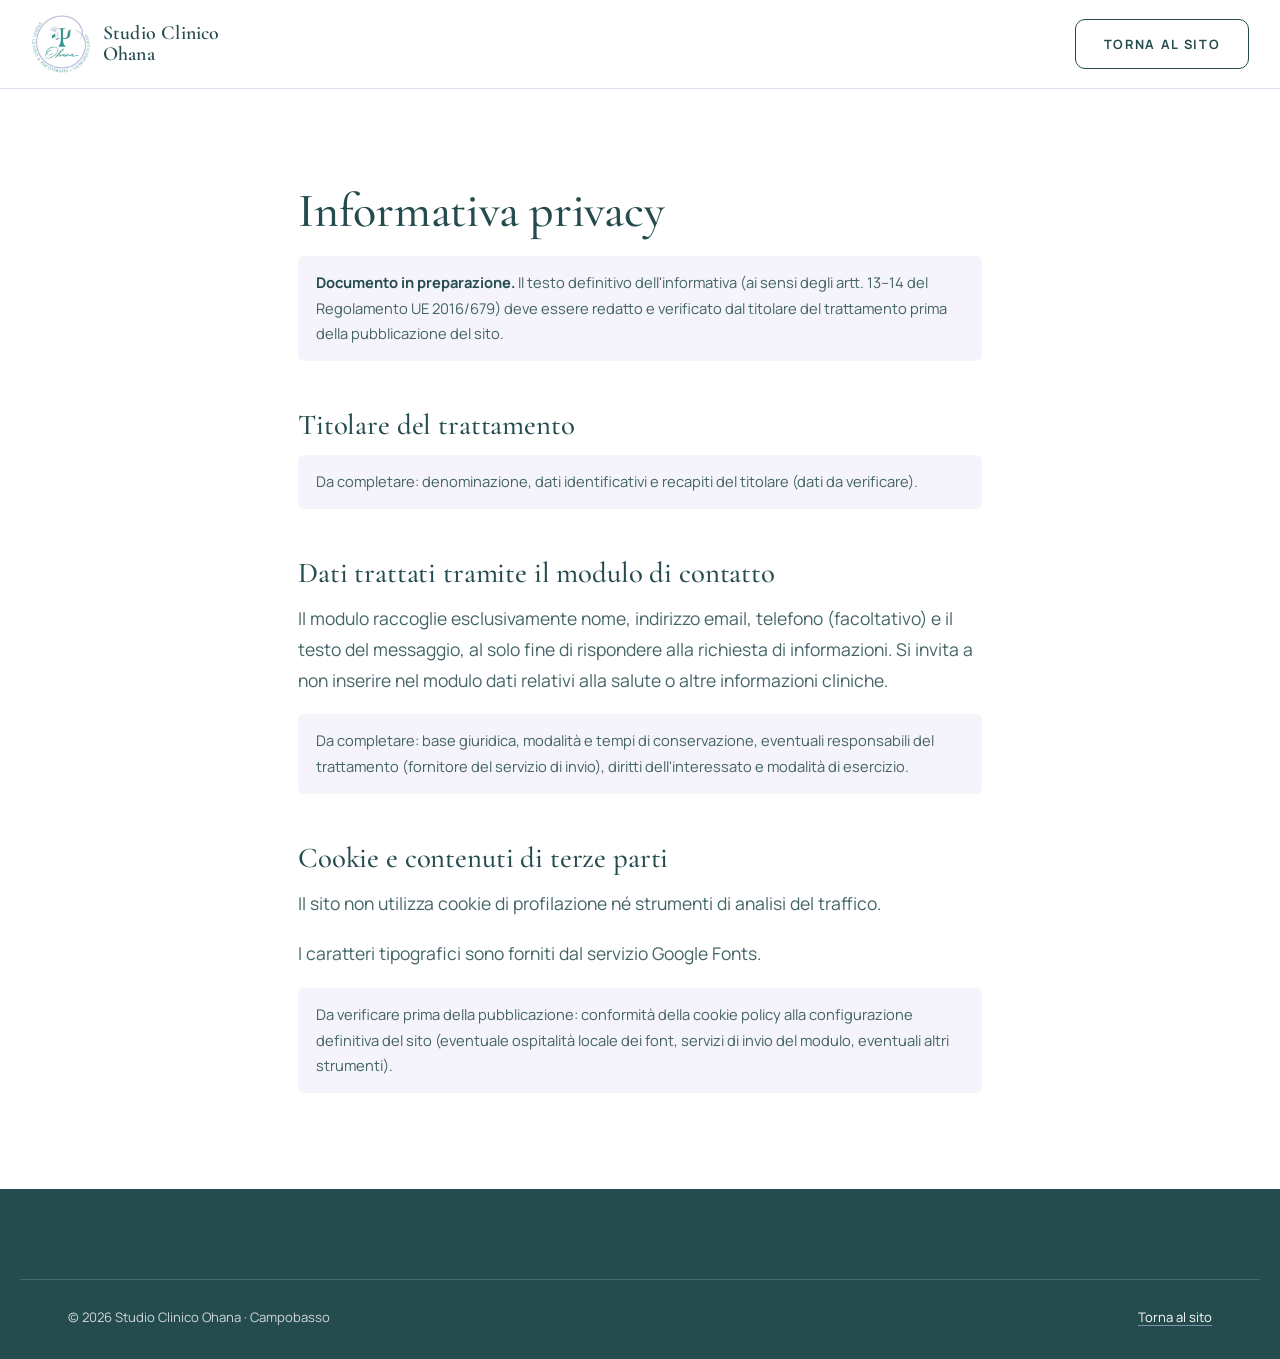
==== privacy.html @ b9d929c2 "Sito one-page Studio Clinico Ohana Co-Authored-By: Claude Opus 5.5 <noreply@anthropic.com>" ====
<!doctype html>
<html lang="it">
<head>
  <meta charset="utf-8">
  <meta name="viewport" content="width=device-width, initial-scale=1">
  <title>Privacy e Cookie Policy | Studio Clinico Ohana</title>
  <meta name="robots" content="noindex">
  <link rel="icon" type="image/png" href="assets/favicon.png">
  <link rel="preconnect" href="https://fonts.googleapis.com">
  <link rel="preconnect" href="https://fonts.gstatic.com" crossorigin>
  <link href="https://fonts.googleapis.com/css2?family=Cormorant+Garamond:wght@500;600&family=Manrope:wght@400;600;700&display=swap" rel="stylesheet">
  <link rel="stylesheet" href="styles.css">
  <style>
    .legal { max-width: 780px; margin: 0 auto; padding-block: clamp(56px, 8vw, 96px); }
    .legal h1 { font-size: clamp(2.2rem, 4vw, 3rem); line-height: 1.1; margin-bottom: 18px; }
    .legal h2 { font-size: 1.8rem; margin: 48px 0 14px; }
    .legal p, .legal li { color: var(--text-soft); }
    .todo { padding: 14px 18px; background: var(--lavender-white); border-left: 2px solid var(--teal); border-radius: 6px; font-size: .92rem; }
    .legal-header { border-bottom: 1px solid rgba(167,173,217,.35); }
    .legal-header .header-inner { justify-content: space-between; }
  </style>
</head>
<body>
  <header class="site-header legal-header">
    <div class="header-inner">
      <a class="brand" href="index.html" aria-label="Studio Clinico Ohana — torna alla home">
        <img src="assets/logo-ohana-192.png" width="60" height="60" alt="">
        <span class="brand-name">Studio Clinico<br>Ohana</span>
      </a>
      <a class="btn btn-outline" href="index.html">Torna al sito</a>
    </div>
  </header>

  <main class="container legal">
    <h1>Informativa privacy</h1>
    <p class="todo"><strong>Documento in preparazione.</strong> Il testo definitivo dell'informativa (ai sensi degli artt. 13–14 del Regolamento UE 2016/679) deve essere redatto e verificato dal titolare del trattamento prima della pubblicazione del sito.</p>

    <h2>Titolare del trattamento</h2>
    <p class="todo">Da completare: denominazione, dati identificativi e recapiti del titolare (dati da verificare).</p>

    <h2>Dati trattati tramite il modulo di contatto</h2>
    <p>Il modulo raccoglie esclusivamente nome, indirizzo email, telefono (facoltativo) e il testo del messaggio, al solo fine di rispondere alla richiesta di informazioni. Si invita a non inserire nel modulo dati relativi alla salute o altre informazioni cliniche.</p>
    <p class="todo">Da completare: base giuridica, modalità e tempi di conservazione, eventuali responsabili del trattamento (fornitore del servizio di invio), diritti dell'interessato e modalità di esercizio.</p>

    <h2 id="cookie">Cookie e contenuti di terze parti</h2>
    <p>Il sito non utilizza cookie di profilazione né strumenti di analisi del traffico.</p>
    <p>I caratteri tipografici sono forniti dal servizio Google Fonts.</p>
    <p class="todo">Da verificare prima della pubblicazione: conformità della cookie policy alla configurazione definitiva del sito (eventuale ospitalità locale dei font, servizi di invio del modulo, eventuali altri strumenti).</p>
  </main>

  <footer class="site-footer">
    <div class="container footer-bottom">
      <p>© 2026 Studio Clinico Ohana · Campobasso</p>
      <a href="index.html">Torna al sito</a>
    </div>
  </footer>
</body>
</html>
---- styles.css ----
/* ==========================================================================
   Studio Clinico Ohana — Clinical Botanical Elegance
   Sfondi sezione alternati: #FFFFFF / #B6BAE4 · Accenti e CTA: #349594
   Box su sfondo bianco: #F5F4FA · Box su sfondo lavanda: #FFFFFF
   ========================================================================== */

:root {
  --white: #FFFFFF;
  --lavender-white: #F5F4FA;
  --alt: #B6BAE4;
  --accent: #349594;
  --periwinkle: #A7ADD9;
  --petrol: #244B4D;

  --text: var(--petrol);
  --text-soft: rgba(36, 75, 77, .86);
  --line: rgba(167, 173, 217, .55);

  --font-serif: "Cormorant Garamond", "Cormorant", Garamond, "Times New Roman", serif;
  --font-sans: "Manrope", system-ui, -apple-system, "Segoe UI", Roboto, Arial, sans-serif;

  --radius: 14px;
  --shadow-soft: 0 1px 2px rgba(36, 75, 77, .05), 0 12px 32px -20px rgba(36, 75, 77, .25);
  --shadow-hover: 0 2px 4px rgba(36, 75, 77, .06), 0 24px 46px -24px rgba(36, 75, 77, .35);

  --header-h: 88px;
  --container: 1200px;
  --gutter: clamp(20px, 5vw, 48px);
  --section-y: clamp(76px, 9vw, 124px);
  --ease: cubic-bezier(.22, .61, .36, 1);
}

/* ---------- Base ---------- */
*, *::before, *::after { box-sizing: border-box; }
html { -webkit-text-size-adjust: 100%; scroll-behavior: smooth; scroll-padding-top: calc(var(--header-h) + 8px); }
body {
  margin: 0; background: var(--white); color: var(--text);
  font-family: var(--font-sans); font-size: clamp(16px, 1.05vw + 11px, 17.5px); line-height: 1.75;
  -webkit-font-smoothing: antialiased; text-rendering: optimizeLegibility; overflow-x: hidden;
}
img, svg { display: block; max-width: 100%; }
img { height: auto; }
p { margin: 0 0 1.1em; }
p:last-child { margin-bottom: 0; }
a { color: var(--petrol); text-decoration-thickness: 1px; text-underline-offset: 3px; }
a:hover { color: var(--accent); }
address { font-style: normal; }
h1, h2, h3 { margin: 0; color: var(--petrol); }
strong { font-weight: 700; color: var(--petrol); }
:focus-visible { outline: 2px solid var(--accent); outline-offset: 3px; border-radius: 4px; }

.sr-only { position: absolute !important; width: 1px; height: 1px; padding: 0; margin: -1px; overflow: hidden; clip: rect(0 0 0 0); white-space: nowrap; border: 0; }
.skip-link { position: absolute; left: 16px; top: -60px; z-index: 200; background: var(--petrol); color: var(--white); padding: 10px 18px; border-radius: 8px; font-weight: 600; text-decoration: none; transition: top .2s; }
.skip-link:focus { top: 12px; color: var(--white); }

.container { width: 100%; max-width: var(--container); margin-inline: auto; padding-inline: var(--gutter); }
.container-wide { max-width: 1280px; }
.container-narrow { max-width: 860px; }

/* ---------- Bottoni ---------- */
.btn {
  display: inline-flex; align-items: center; justify-content: center; gap: .5em;
  min-height: 50px; padding: 14px 28px;
  font-family: var(--font-sans); font-size: .8rem; font-weight: 700; letter-spacing: .13em; text-transform: uppercase;
  text-decoration: none; line-height: 1.3; text-align: center;
  border-radius: 10px; border: 1.5px solid transparent; cursor: pointer;
  transition: background-color .35s var(--ease), color .35s var(--ease), border-color .35s var(--ease), box-shadow .35s var(--ease), transform .35s var(--ease);
}
.btn-primary { background: var(--accent); color: var(--white); border-color: var(--accent); }
.btn-primary:hover { background: var(--petrol); border-color: var(--petrol); color: var(--white); box-shadow: 0 12px 26px -16px rgba(36, 75, 77, .8); }
.btn-outline { background: transparent; color: var(--petrol); border-color: var(--petrol); }
.btn-outline:hover { background: var(--petrol); color: var(--white); }
.btn-block { width: 100%; }
.btn:active { transform: translateY(1px); }

/* ---------- Tipografia di sezione ---------- */
.eyebrow {
  display: inline-flex; flex-direction: column; align-items: center; gap: 10px; margin: 0 0 18px;
  font-size: .74rem; font-weight: 700; letter-spacing: .26em; text-transform: uppercase; color: var(--petrol);
}
.eyebrow-leaf { width: 26px; height: 26px; color: var(--accent); }

h1, h2 { font-family: var(--font-serif); font-weight: 500; letter-spacing: -.005em; }
h2 { font-size: clamp(2.05rem, 3.4vw + .6rem, 3.2rem); line-height: 1.12; }
h3 { font-family: var(--font-sans); font-weight: 600; font-size: 1.08rem; line-height: 1.4; letter-spacing: .01em; }

.section { position: relative; padding-block: var(--section-y); overflow: hidden; }
.bg-white { background: var(--white); }
.bg-alt { background: var(--alt); --text-soft: var(--petrol); }

.section-head { text-align: center; max-width: 760px; margin: 0 auto clamp(44px, 5vw, 64px); }
.section-head h2 { text-wrap: balance; }
.section-sub { margin: 22px auto 0; max-width: 620px; color: var(--text-soft); }
.section-cta { display: flex; justify-content: center; margin-top: clamp(44px, 5vw, 60px); }

.deco-ginkgo { position: absolute; width: clamp(180px, 22vw, 300px); height: clamp(180px, 22vw, 300px); color: var(--periwinkle); opacity: .22; pointer-events: none; }
.deco-right { right: -60px; top: 60px; transform: rotate(-18deg); }
.deco-left { left: -70px; bottom: 40px; transform: rotate(22deg) scaleX(-1); }

/* ==========================================================================
   1. HEADER — desktop: tutte le voci su una riga + CTA a destra
   ========================================================================== */
.site-header {
  position: sticky; top: 0; z-index: 100; background: var(--white);
  border-bottom: 1px solid transparent;
  transition: box-shadow .4s var(--ease), border-color .4s var(--ease);
}
.site-header.is-scrolled { box-shadow: 0 6px 24px -20px rgba(36, 75, 77, .35); border-bottom-color: rgba(167, 173, 217, .3); }
.header-inner {
  display: flex; align-items: center; gap: clamp(16px, 1.6vw, 32px);
  height: var(--header-h); max-width: 1480px; margin-inline: auto; padding-inline: clamp(20px, 2.4vw, 40px);
}
.brand { flex: none; display: flex; align-items: center; gap: 12px; text-decoration: none; color: var(--petrol); }
.brand img { width: 60px; height: 60px; }
.brand-name { font-family: var(--font-serif); font-weight: 600; font-size: 1.24rem; line-height: 1.05; letter-spacing: .01em; color: var(--petrol); }
.brand:hover .brand-name { color: var(--petrol); }

.main-nav { margin-left: auto; }
.main-nav ul { display: flex; align-items: center; gap: clamp(12px, 1.25vw, 26px); list-style: none; margin: 0; padding: 0; }
.main-nav ul a {
  position: relative; display: inline-block; padding: 8px 0;
  font-size: clamp(.8rem, .3vw + .58rem, .9rem); font-weight: 500; color: var(--petrol); text-decoration: none; white-space: nowrap;
}
.main-nav ul a::after {
  content: ""; position: absolute; left: 0; right: 0; bottom: 2px; height: 1px;
  background: var(--accent); transform: scaleX(0); transform-origin: left; transition: transform .35s var(--ease);
}
.main-nav ul a:hover { color: var(--accent); }
.main-nav ul a:hover::after, .main-nav ul a.is-active::after { transform: scaleX(1); }
.header-cta { flex: none; min-height: 44px; padding: 11px 18px; font-size: .7rem; letter-spacing: .11em; }
.nav-cta-mobile { display: none; }

.menu-toggle { display: none; margin-left: auto; width: 48px; height: 48px; padding: 0; background: transparent; border: 1px solid var(--line); border-radius: 10px; cursor: pointer; }
.menu-bars { display: grid; gap: 5px; width: 20px; margin: auto; }
.menu-bars span { display: block; height: 1.5px; background: var(--petrol); border-radius: 2px; transition: transform .35s var(--ease), opacity .25s; }
.menu-toggle[aria-expanded="true"] .menu-bars span:nth-child(1) { transform: translateY(6.5px) rotate(45deg); }
.menu-toggle[aria-expanded="true"] .menu-bars span:nth-child(2) { opacity: 0; }
.menu-toggle[aria-expanded="true"] .menu-bars span:nth-child(3) { transform: translateY(-6.5px) rotate(-45deg); }

/* Menu burger: solo su schermi che non possono contenere le 8 voci su una riga */
@media (max-width: 1199px) {
  :root { --header-h: 76px; }
  .brand img { width: 54px; height: 54px; }
  .brand-name { font-size: 1.14rem; }
  .header-cta { display: none; }
  .menu-toggle { display: block; flex: none; }
  .main-nav {
    position: fixed; left: 0; right: 0; top: var(--header-h);
    max-height: calc(100dvh - var(--header-h)); overflow-y: auto;
    background: var(--white); border-top: 1px solid rgba(167, 173, 217, .35);
    box-shadow: 0 24px 40px -30px rgba(36, 75, 77, .45);
    padding: 8px var(--gutter) 28px;
    visibility: hidden; opacity: 0; transform: translateY(-8px);
    transition: opacity .3s var(--ease), transform .3s var(--ease), visibility 0s linear .3s;
  }
  .main-nav.is-open { visibility: visible; opacity: 1; transform: none; transition-delay: 0s; }
  .main-nav ul { flex-direction: column; align-items: stretch; gap: 0; }
  .main-nav li + li { border-top: 1px solid rgba(167, 173, 217, .3); }
  .main-nav ul a { display: block; padding: 14px 2px; font-size: 1rem; }
  .main-nav ul a::after { display: none; }
  .nav-cta-mobile { display: flex; width: 100%; margin-top: 18px; }
}

/* ==========================================================================
   2. HERO
   ========================================================================== */
.hero {
  position: relative; isolation: isolate; display: flex; align-items: center;
  min-height: clamp(560px, calc(100svh - var(--header-h)), 820px);
  padding-block: clamp(80px, 10vw, 128px); text-align: center; overflow: hidden;
}
.hero-bg { position: absolute; inset: 0; z-index: -2; width: 100%; height: 100%; object-fit: cover; object-position: 50% 55%; }
.hero-overlay {
  position: absolute; inset: 0; z-index: -1;
  background: radial-gradient(ellipse 70% 65% at 50% 50%, rgba(255,255,255,.84) 0%, rgba(255,255,255,.72) 60%, rgba(255,255,255,.6) 100%);
}
.hero-overlay::after {
  content: ""; position: absolute; left: 50%; top: 50%; width: min(820px, 120vw); aspect-ratio: 1;
  transform: translate(-50%, -50%); border: 1px solid rgba(167, 173, 217, .6); border-radius: 50%;
}
.hero-content { max-width: 1080px; }
.hero-eyebrow { margin-bottom: 26px; }
.hero h1 { font-size: clamp(2.3rem, 4.1vw + .2rem, 4.15rem); line-height: 1.1; text-wrap: balance; }
.h1-a { color: var(--petrol); }
.h1-b { color: var(--accent); font-style: italic; }
@media (min-width: 1024px) {
  .hero h1 span { display: block; white-space: nowrap; }   /* titolo su due righe da desktop */
}
.hero-lead { max-width: 640px; margin: 28px auto 0; font-size: clamp(1rem, .4vw + .9rem, 1.13rem); color: var(--petrol); }
.hero-actions { display: flex; flex-wrap: wrap; justify-content: center; gap: 14px; margin-top: 40px; }
.hero-detail {
  display: inline-flex; flex-wrap: wrap; justify-content: center; gap: 10px 14px; align-items: center;
  margin: 48px 0 0; padding-top: 22px; border-top: 1px solid var(--periwinkle);
  font-size: .76rem; font-weight: 600; letter-spacing: .2em; text-transform: uppercase;
}
.hero-detail span[aria-hidden] { color: var(--accent); }
@media (max-width: 560px) {
  .hero { min-height: 0; padding-block: 72px 80px; }
  .hero-actions { flex-direction: column; align-items: stretch; max-width: 340px; margin-inline: auto; }
  .hero-detail { flex-direction: column; gap: 6px; font-size: .7rem; letter-spacing: .18em; padding-inline: 24px; }
  .hero-detail span[aria-hidden] { display: none; }
  .hero-bg { object-position: 40% 50%; }
}

/* ==========================================================================
   3. CHI SIAMO
   ========================================================================== */
.about {
  display: grid; grid-template-columns: minmax(0, 4fr) minmax(0, 7fr);
  grid-template-areas: "head head" "logo text";
  column-gap: clamp(40px, 6vw, 80px); align-items: center; max-width: 1000px; margin: 0 auto;
}
.about-head { grid-area: head; }
.about-logo { grid-area: logo; margin: 0; justify-self: center; width: 100%; max-width: 280px; }
.about-logo img { width: 100%; aspect-ratio: 1; }
.about-text { grid-area: text; }
.about-text p { color: var(--text-soft); }

.editorial-quote { position: relative; max-width: 820px; margin: clamp(60px, 7vw, 96px) auto 0; padding: 44px 0 0; text-align: center; border-top: 1px solid var(--line); }
.editorial-quote::before { content: ""; position: absolute; top: -4px; left: 50%; width: 7px; height: 7px; background: var(--accent); border-radius: 50%; transform: translateX(-50%); }
.editorial-quote p { font-family: var(--font-serif); font-style: italic; font-weight: 500; font-size: clamp(1.4rem, 1.5vw + .95rem, 2rem); line-height: 1.42; color: var(--petrol); text-wrap: balance; }

.team { display: grid; grid-template-columns: repeat(2, minmax(0, 1fr)); gap: clamp(28px, 5vw, 72px); max-width: 1040px; margin: clamp(60px, 7vw, 96px) auto 0; }
.profile { text-align: center; padding: 0 clamp(0px, 2vw, 24px); }
.monogram, .portrait { display: grid; place-items: center; width: 132px; height: 132px; margin: 0 auto 28px; border-radius: 50%; object-fit: cover; }
.monogram {
  font-family: var(--font-serif); font-weight: 500; font-size: 2.6rem; letter-spacing: .04em; color: var(--petrol);
  background: var(--lavender-white); border: 1px solid var(--periwinkle);
  box-shadow: 0 0 0 8px var(--white), 0 0 0 9px rgba(167, 173, 217, .45);
}
.profile-name { font-family: var(--font-serif); font-weight: 600; font-size: clamp(1.6rem, 1.2vw + 1.1rem, 1.95rem); line-height: 1.2; letter-spacing: 0; }
.profile-role { margin: 12px auto 22px; max-width: 420px; font-size: .82rem; font-weight: 600; letter-spacing: .06em; text-transform: uppercase; line-height: 1.6; color: var(--petrol); }
.profile-role::before { content: ""; display: block; width: 32px; height: 1px; margin: 0 auto 14px; background: var(--accent); }
.profile p:not(.profile-role) { color: var(--text-soft); max-width: 460px; margin-inline: auto; }

@media (max-width: 900px) {
  .about { grid-template-columns: 1fr; grid-template-areas: "logo" "head" "text"; text-align: center; }
  .about-logo { max-width: 190px; margin-bottom: 36px; }
}

/* ==========================================================================
   4. A CHI CI RIVOLGIAMO
   ========================================================================== */
.cards-3 { display: grid; grid-template-columns: repeat(3, minmax(0, 1fr)); gap: clamp(20px, 2.4vw, 32px); }
.card-target {
  display: flex; flex-direction: column; align-items: center; text-align: center;
  padding: clamp(36px, 3.4vw, 48px) clamp(26px, 2.6vw, 38px);
  background: var(--white); border-radius: var(--radius); box-shadow: var(--shadow-soft);
  transition: transform .5s var(--ease), box-shadow .5s var(--ease);
}
.card-target:hover { transform: translateY(-3px); box-shadow: var(--shadow-hover); }
.card-icon { width: 46px; height: 46px; margin-bottom: 24px; color: var(--accent); }
.card-target h3 { font-size: 1.12rem; margin-bottom: 14px; }
.card-target h3::after { content: ""; display: block; width: 28px; height: 1px; margin: 14px auto 0; background: var(--accent); }
.card-target p { color: var(--text-soft); font-size: .97rem; }

/* ==========================================================================
   5. APPROCCIO — composizione "orbitale" ispirata al cerchio del logo
   ========================================================================== */
.orbit { max-width: 1180px; margin: 0 auto; }
.orbit-core {
  position: relative; width: min(calc(100% - 48px), 380px); aspect-ratio: 1; margin: 0 auto;
  display: grid; place-items: center; border-radius: 50%;
  background: radial-gradient(circle at 50% 45%, var(--lavender-white) 0%, rgba(245, 244, 250, .6) 55%, rgba(245, 244, 250, 0) 72%);
}
.orbit-ring { position: absolute; inset: 0; border: 1px solid var(--periwinkle); border-radius: 50%; }
.orbit-ring--dashed { inset: -22px; border: 1px dashed rgba(52, 149, 148, .45); animation: orbit-spin 90s linear infinite; }
.orbit-ring--dashed::before {
  content: ""; position: absolute; top: -4px; left: 50%; width: 8px; height: 8px; margin-left: -4px;
  border-radius: 50%; background: var(--accent); box-shadow: 0 0 0 5px rgba(52, 149, 148, .15);
}
@keyframes orbit-spin { to { transform: rotate(360deg); } }
.orbit-text { max-width: 72%; text-align: center; }
.orbit-leaf { width: 34px; height: 34px; margin: 0 auto 14px; color: var(--accent); }
.orbit-text p { font-family: var(--font-serif); font-style: italic; font-weight: 500; font-size: clamp(1.35rem, 1vw + 1rem, 1.7rem); line-height: 1.35; color: var(--petrol); }

.orbit-points { list-style: none; margin: 56px auto 0; padding: 0; display: grid; gap: 36px; max-width: 560px; }
.op { position: relative; padding-left: 40px; }
.op::before { content: ""; position: absolute; left: 0; top: .78em; width: 22px; height: 1px; background: var(--accent); }
.op::after { content: ""; position: absolute; left: 22px; top: calc(.78em - 3px); width: 7px; height: 7px; border-radius: 50%; background: var(--accent); }
.op h3 { font-size: .9rem; letter-spacing: .12em; text-transform: uppercase; margin-bottom: 10px; }
.op p { color: var(--text-soft); }

@media (min-width: 1000px) {
  .orbit {
    display: grid; grid-template-columns: minmax(0, 1fr) 400px minmax(0, 1fr);
    grid-template-rows: auto auto; column-gap: clamp(56px, 6vw, 96px); row-gap: 72px; align-items: center;
  }
  .orbit-core { grid-column: 2; grid-row: 1 / span 2; width: 100%; }
  .orbit-points { display: contents; }
  .op { padding-left: 0; max-width: 340px; }
  .op-1 { grid-column: 1; grid-row: 1; justify-self: end; text-align: right; }
  .op-3 { grid-column: 1; grid-row: 2; justify-self: end; text-align: right; }
  .op-2 { grid-column: 3; grid-row: 1; justify-self: start; }
  .op-4 { grid-column: 3; grid-row: 2; justify-self: start; }
  /* tratto di collegamento verso il cerchio */
  .op::before { top: .7em; width: clamp(36px, 4vw, 64px); background: linear-gradient(90deg, var(--accent), rgba(52, 149, 148, .15)); }
  .op::after { top: calc(.7em - 3px); }
  .op-1::before, .op-3::before { left: calc(100% + 18px); background: linear-gradient(90deg, var(--accent), rgba(52, 149, 148, .1)); }
  .op-1::after, .op-3::after { left: calc(100% + 14px); }
  .op-2::before, .op-4::before { left: auto; right: calc(100% + 18px); background: linear-gradient(270deg, var(--accent), rgba(52, 149, 148, .1)); }
  .op-2::after, .op-4::after { left: auto; right: calc(100% + 14px); }
}
@media (min-width: 640px) and (max-width: 999px) {
  .orbit-points { grid-template-columns: 1fr 1fr; max-width: 760px; column-gap: 40px; }
}

/* ==========================================================================
   6. SERVIZI — 4 box di uguale dimensione
   ========================================================================== */
.cards-4 { display: grid; grid-template-columns: repeat(4, minmax(0, 1fr)); grid-auto-rows: 1fr; gap: clamp(20px, 2vw, 28px); }
.card-service {
  display: flex; flex-direction: column; height: 100%; overflow: hidden;
  background: var(--white); border-radius: var(--radius); box-shadow: var(--shadow-soft);
  transition: transform .5s var(--ease), box-shadow .5s var(--ease);
}
.card-service:hover { transform: translateY(-4px); box-shadow: var(--shadow-hover); }
.card-media { flex: none; aspect-ratio: 4 / 3; overflow: hidden; background: var(--lavender-white); }
.card-media img { width: 100%; height: 100%; object-fit: cover; filter: saturate(.82); transition: transform 1s var(--ease); }
.card-service:hover .card-media img { transform: scale(1.03); }
.card-body { flex: 1; padding: 28px 26px 32px; }
.card-body h3 { font-size: 1.08rem; margin-bottom: 12px; min-height: 2.8em; }
.card-body p { font-size: .95rem; color: var(--text-soft); }

/* ==========================================================================
   7. COME FUNZIONA — timeline animata allo scroll
   ========================================================================== */
.steps { position: relative; max-width: 1200px; margin: 0 auto; --p: 0; }
.steps-track { position: absolute; left: 12.5%; right: 12.5%; top: 92px; height: 1px; background: rgba(167, 173, 217, .7); }
.steps-fill { position: absolute; left: 0; top: 0; height: 100%; width: calc(var(--p) * 100%); background: var(--accent); }
.steps-fill::after {      /* "cometa" luminosa in testa alla linea */
  content: ""; position: absolute; right: -5px; top: -4.5px; width: 10px; height: 10px; border-radius: 50%;
  background: var(--accent); box-shadow: 0 0 0 6px rgba(52, 149, 148, .16), 0 0 18px 4px rgba(52, 149, 148, .35);
  opacity: calc(var(--p) * 20); transition: opacity .3s;
}
.steps-list { position: relative; list-style: none; margin: 0; padding: 0; display: grid; grid-template-columns: repeat(4, minmax(0, 1fr)); gap: clamp(20px, 3vw, 44px); }
.step { text-align: center; }
.step-num {
  display: block; height: 76px; font-family: var(--font-serif); font-weight: 500; font-size: 3.6rem; line-height: 1;
  color: var(--periwinkle); transition: color .7s var(--ease), transform .7s var(--ease);
}
.step-dot {
  position: relative; z-index: 1; display: block; width: 15px; height: 15px; margin: 8px auto 30px;
  border-radius: 50%; background: var(--white); border: 1.5px solid var(--periwinkle); box-shadow: 0 0 0 6px var(--white);
  transition: background-color .5s var(--ease), border-color .5s var(--ease);
}
.step-dot::after { content: ""; position: absolute; inset: -1.5px; border-radius: 50%; border: 1.5px solid var(--accent); opacity: 0; }
.step h3 { font-size: .9rem; letter-spacing: .14em; text-transform: uppercase; margin-bottom: 12px; transition: color .6s; }
.step p { color: var(--text-soft); max-width: 280px; margin-inline: auto; }
.step h3, .step p { transition: opacity .7s var(--ease), transform .7s var(--ease); }

/* stato attivo */
.step.is-active .step-num { color: var(--accent); transform: translateY(-4px); }
.step.is-active .step-dot { background: var(--accent); border-color: var(--accent); }
.step.is-active .step-dot::after { animation: step-pulse 1.6s var(--ease) 1; }
@keyframes step-pulse { 0% { transform: scale(1); opacity: .9; } 100% { transform: scale(3.2); opacity: 0; } }
/* stato iniziale (solo con JS attivo) */
.js .steps.is-animated .step:not(.is-active) h3,
.js .steps.is-animated .step:not(.is-active) p { opacity: .35; transform: translateY(8px); }

@media (max-width: 760px) {
  .steps-list { grid-template-columns: 1fr; gap: 44px; max-width: 480px; margin-inline: auto; }
  .steps-track { right: auto; width: 1px; height: auto; }
  .steps-fill { width: 100%; height: calc(var(--p) * 100%); }
  .steps-fill::after { right: -4.5px; top: auto; bottom: -5px; }
  .step { display: grid; grid-template-columns: 56px 1fr; column-gap: 18px; text-align: left; }
  .step-dot { grid-column: 1; grid-row: 1; margin: 8px auto 0; }
  .step-num { grid-column: 2; grid-row: 1; height: auto; font-size: 2.6rem; margin-bottom: 6px; }
  .step h3, .step p { grid-column: 2; }
  .step p { margin-inline: 0; }
  .step.is-active .step-num { transform: translateX(4px); }
}

/* ==========================================================================
   8. DOVE RICEVIAMO — solo indirizzo
   ========================================================================== */
.address-card {
  display: flex; flex-direction: column; align-items: center; gap: 2px;
  width: fit-content; max-width: 100%; margin: 0 auto; padding: 30px 48px 32px;
  background: var(--white); border-radius: var(--radius); box-shadow: var(--shadow-soft); text-align: center;
}
.address-leaf { width: 30px; height: 30px; color: var(--accent); margin-bottom: 12px; }
.address-line { font-family: var(--font-serif); font-weight: 600; font-size: clamp(1.35rem, 1vw + 1rem, 1.6rem); line-height: 1.3; color: var(--petrol); }

/* ==========================================================================
   9. FAQ — tendine su sfondo #F5F4FA
   ========================================================================== */
.accordion { display: grid; gap: 12px; }
.acc-item { background: var(--lavender-white); border-radius: 12px; transition: box-shadow .4s var(--ease); }
.acc-item:has(.acc-trigger[aria-expanded="true"]) { box-shadow: inset 0 0 0 1px var(--periwinkle); }
.acc-heading { font-size: 1rem; }
.acc-trigger {
  display: flex; align-items: center; justify-content: space-between; gap: 20px;
  width: 100%; min-height: 64px; padding: 20px 24px; background: none; border: 0; border-radius: 12px; cursor: pointer; text-align: left;
  font-family: var(--font-sans); font-size: clamp(1rem, .3vw + .95rem, 1.08rem); font-weight: 600; line-height: 1.5; color: var(--petrol);
  transition: color .3s;
}
.acc-trigger:hover { color: var(--accent); }
.acc-icon { position: relative; flex: none; width: 30px; height: 30px; border: 1px solid var(--periwinkle); border-radius: 50%; background: var(--white); transition: border-color .3s, background-color .3s; }
.acc-icon::before, .acc-icon::after { content: ""; position: absolute; left: 50%; top: 50%; width: 11px; height: 1.5px; background: var(--petrol); transform: translate(-50%, -50%); transition: transform .4s var(--ease), opacity .3s; }
.acc-icon::after { transform: translate(-50%, -50%) rotate(90deg); }
.acc-trigger[aria-expanded="true"] .acc-icon { border-color: var(--accent); background: var(--accent); }
.acc-trigger[aria-expanded="true"] .acc-icon::before { background: var(--white); }
.acc-trigger[aria-expanded="true"] .acc-icon::after { transform: translate(-50%, -50%) rotate(0deg); opacity: 0; }
.acc-panel { display: grid; grid-template-rows: 0fr; transition: grid-template-rows .45s var(--ease); }
.acc-panel.is-open { grid-template-rows: 1fr; }
.acc-panel[hidden] { display: none; }
html:not(.js) .acc-panel[hidden] { display: grid; grid-template-rows: 1fr; }
.acc-inner { overflow: hidden; }
.acc-inner p { padding: 0 70px 24px 24px; color: var(--text-soft); }

/* ==========================================================================
   10. CONTATTI — solo form centrale
   ========================================================================== */
.contact-form {
  max-width: 600px; margin: 0 auto; padding: clamp(26px, 3.5vw, 40px);
  background: var(--white); border-radius: var(--radius); box-shadow: var(--shadow-soft);
}
.field-row { display: grid; grid-template-columns: 1fr 1fr; gap: 0 16px; }
.field { margin-bottom: 18px; }
.field label { display: block; margin-bottom: 6px; font-size: .86rem; font-weight: 600; }
.field .optional { font-weight: 400; color: var(--text-soft); }
.field input[type="text"], .field input[type="email"], .field input[type="tel"], .field textarea {
  width: 100%; min-height: 48px; padding: 12px 15px; font: inherit; font-size: 1rem; color: var(--petrol);
  background: var(--lavender-white); border: 1px solid transparent; border-radius: 10px; transition: border-color .25s, box-shadow .25s, background-color .25s;
}
.field textarea { min-height: 116px; resize: vertical; line-height: 1.6; }
.field input:hover, .field textarea:hover { border-color: var(--periwinkle); }
.field input:focus, .field textarea:focus { outline: none; background: var(--white); border-color: var(--accent); box-shadow: 0 0 0 3px rgba(52, 149, 148, .18); }
.field [aria-invalid="true"] { border-color: var(--petrol); border-width: 2px; }
.field-hint { margin: 8px 0 0; font-size: .82rem; line-height: 1.55; color: var(--text-soft); }
.field-error { margin: 6px 0 0; font-size: .82rem; font-weight: 600; color: var(--petrol); }
.field-error::before { content: "!"; display: inline-grid; place-items: center; width: 17px; height: 17px; margin-right: 6px; border-radius: 50%; background: var(--petrol); color: var(--white); font-size: .68rem; }
.field-check { display: grid; grid-template-columns: auto 1fr; gap: 12px; align-items: start; }
.field-check input { width: 22px; height: 22px; margin: 1px 0 0; accent-color: var(--accent); cursor: pointer; }
.field-check label { margin: 0; font-weight: 400; font-size: .9rem; line-height: 1.55; }
.field-check .field-error { grid-column: 1 / -1; }
.hp { position: absolute; left: -9999px; width: 1px; height: 1px; overflow: hidden; }
.form-status { margin: 16px 0 0; font-size: .9rem; line-height: 1.6; }
.form-status:empty { display: none; }
.form-status.is-info { padding: 14px 16px; background: var(--lavender-white); border-left: 2px solid var(--accent); border-radius: 6px; }
@media (max-width: 560px) { .field-row { grid-template-columns: 1fr; } }

/* ==========================================================================
   11. FOOTER
   ========================================================================== */
.site-footer { background: var(--petrol); color: rgba(255, 255, 255, .86); padding-top: clamp(64px, 7vw, 92px); font-size: .94rem; }
.site-footer a { color: var(--white); text-decoration-color: rgba(167, 173, 217, .7); }
.site-footer a:hover { color: var(--white); text-decoration-color: var(--white); }
.site-footer :focus-visible { outline-color: var(--periwinkle); }
.footer-grid { display: grid; grid-template-columns: 1.4fr 1fr 1fr 1.1fr; gap: clamp(32px, 4vw, 56px); padding-bottom: clamp(48px, 5vw, 68px); max-width: 1240px; }
.footer-logo {
  display: grid; place-items: center; width: 136px; height: 136px; margin-bottom: 22px; background: var(--white); border-radius: 50%;
  box-shadow: 0 0 0 1px rgba(167, 173, 217, .6), 0 0 0 7px var(--petrol), 0 0 0 8px rgba(167, 173, 217, .35);
}
.footer-logo img { width: 124px; height: 124px; border-radius: 50%; }
.footer-name { font-family: var(--font-serif); font-weight: 600; font-size: 1.6rem; color: var(--white); margin-bottom: 4px; }
.footer-payoff { font-family: var(--font-serif); font-style: italic; font-size: 1.2rem; color: rgba(255, 255, 255, .86); }
.footer-label { margin: 0 0 12px; font-size: .7rem; font-weight: 700; letter-spacing: .22em; text-transform: uppercase; color: var(--periwinkle); }
.footer-col address, .footer-col > a { display: block; margin-bottom: 26px; }
.footer-person { margin-bottom: 14px; }
.footer-person:last-of-type { margin-bottom: 26px; }
.footer-links { list-style: none; margin: 0; padding: 0; }
.footer-links li { margin-bottom: 7px; }
.footer-links a { text-decoration: none; }
.footer-links a:hover { text-decoration: underline; }
.footer-bottom { display: flex; flex-wrap: wrap; justify-content: space-between; gap: 12px; padding-block: 26px 30px; border-top: 1px solid rgba(167, 173, 217, .25); font-size: .82rem; color: rgba(255, 255, 255, .78); max-width: 1240px; }
.footer-bottom p { margin: 0; }

/* ==========================================================================
   Responsive generale
   ========================================================================== */
@media (max-width: 1100px) {
  .cards-4 { grid-template-columns: repeat(2, minmax(0, 1fr)); }
  .footer-grid { grid-template-columns: 1fr 1fr; }
}
@media (max-width: 900px) {
  .cards-3 { grid-template-columns: 1fr; max-width: 560px; margin-inline: auto; }
}
@media (max-width: 760px) {
  .team { grid-template-columns: 1fr; gap: 64px; }
}
@media (max-width: 640px) {
  .cards-4 { grid-template-columns: 1fr; grid-auto-rows: auto; max-width: 480px; margin-inline: auto; }
  .card-body h3 { min-height: 0; }
  .footer-grid { grid-template-columns: 1fr; }
  .acc-inner p { padding-right: 24px; }
  .acc-trigger { padding: 18px 18px; }
  .acc-inner p { padding-left: 18px; padding-right: 18px; }
  .deco-ginkgo { opacity: .14; }
  .address-card { padding: 26px 28px 28px; }
}
@media (max-width: 380px) {
  .brand-name { font-size: 1.05rem; }
  .brand img { width: 48px; height: 48px; }
  .btn { padding-inline: 18px; letter-spacing: .1em; }
  .eyebrow { letter-spacing: .2em; }
}

/* ==========================================================================
   Animazioni discrete
   ========================================================================== */
.js .reveal { opacity: 0; transform: translateY(16px); transition: opacity .9s var(--ease), transform .9s var(--ease); }
.js .reveal.is-visible { opacity: 1; transform: none; }

@media (prefers-reduced-motion: reduce) {
  html { scroll-behavior: auto; }
  *, *::before, *::after { transition-duration: .01ms !important; animation-duration: .01ms !important; animation-iteration-count: 1 !important; }
  .js .reveal { opacity: 1; transform: none; }
}
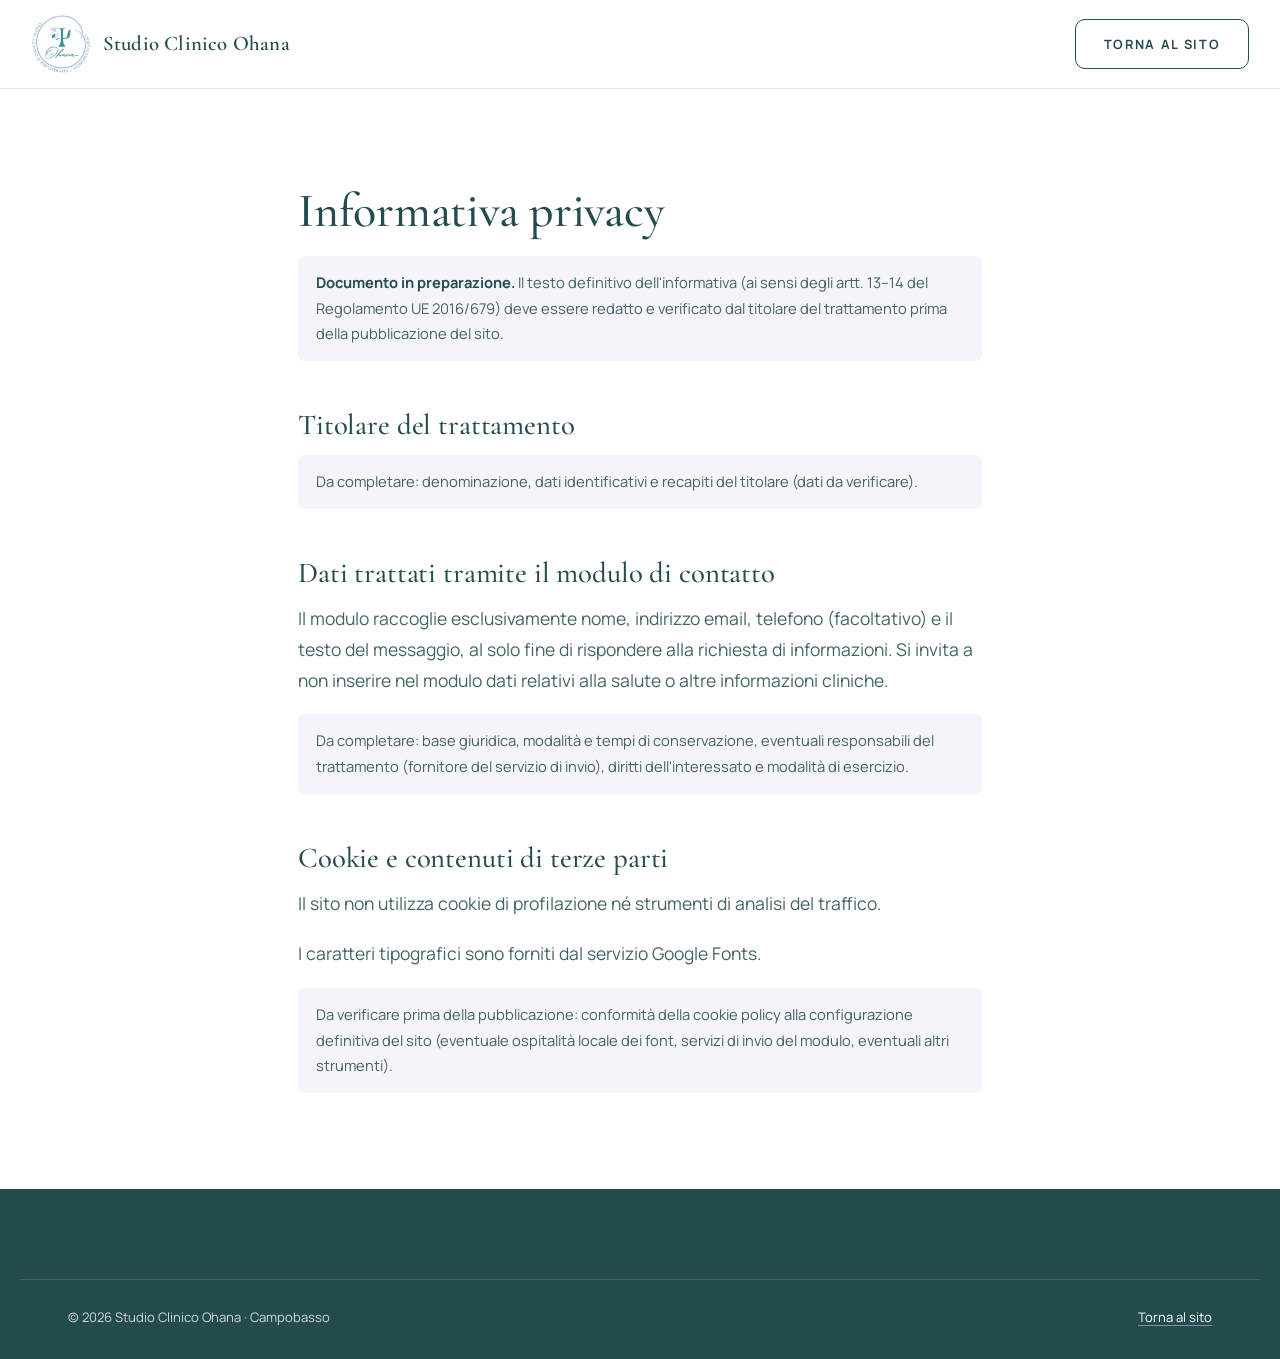
==== commit 51746b4a: "Header su una riga, CTA Scopri i servizi, nuova sezione Approccio con foglia di Ginkgo interattiva, " ====
--- a/privacy.html
+++ b/privacy.html
@@ -25,7 +25,7 @@
     <div class="header-inner">
       <a class="brand" href="index.html" aria-label="Studio Clinico Ohana — torna alla home">
         <img src="assets/logo-ohana-192.png" width="60" height="60" alt="">
-        <span class="brand-name">Studio Clinico<br>Ohana</span>
+        <span class="brand-name">Studio Clinico Ohana</span>
       </a>
       <a class="btn btn-outline" href="index.html">Torna al sito</a>
     </div>
--- a/styles.css
+++ b/styles.css
@@ -112,7 +112,7 @@
 }
 .brand { flex: none; display: flex; align-items: center; gap: 12px; text-decoration: none; color: var(--petrol); }
 .brand img { width: 60px; height: 60px; }
-.brand-name { font-family: var(--font-serif); font-weight: 600; font-size: 1.24rem; line-height: 1.05; letter-spacing: .01em; color: var(--petrol); }
+.brand-name { font-family: var(--font-serif); font-weight: 600; font-size: 1.3rem; line-height: 1.1; letter-spacing: .01em; color: var(--petrol); white-space: nowrap; }
 .brand:hover .brand-name { color: var(--petrol); }
 
 .main-nav { margin-left: auto; }
@@ -141,7 +141,7 @@
 @media (max-width: 1199px) {
   :root { --header-h: 76px; }
   .brand img { width: 54px; height: 54px; }
-  .brand-name { font-size: 1.14rem; }
+  .brand-name { font-size: 1.2rem; }
   .header-cta { display: none; }
   .menu-toggle { display: block; flex: none; }
   .main-nav {
@@ -255,54 +255,72 @@
 .card-target p { color: var(--text-soft); font-size: .97rem; }
 
 /* ==========================================================================
-   5. APPROCCIO — composizione "orbitale" ispirata al cerchio del logo
-   ========================================================================== */
-.orbit { max-width: 1180px; margin: 0 auto; }
-.orbit-core {
-  position: relative; width: min(calc(100% - 48px), 380px); aspect-ratio: 1; margin: 0 auto;
-  display: grid; place-items: center; border-radius: 50%;
-  background: radial-gradient(circle at 50% 45%, var(--lavender-white) 0%, rgba(245, 244, 250, .6) 55%, rgba(245, 244, 250, 0) 72%);
-}
-.orbit-ring { position: absolute; inset: 0; border: 1px solid var(--periwinkle); border-radius: 50%; }
-.orbit-ring--dashed { inset: -22px; border: 1px dashed rgba(52, 149, 148, .45); animation: orbit-spin 90s linear infinite; }
-.orbit-ring--dashed::before {
-  content: ""; position: absolute; top: -4px; left: 50%; width: 8px; height: 8px; margin-left: -4px;
-  border-radius: 50%; background: var(--accent); box-shadow: 0 0 0 5px rgba(52, 149, 148, .15);
-}
-@keyframes orbit-spin { to { transform: rotate(360deg); } }
-.orbit-text { max-width: 72%; text-align: center; }
-.orbit-leaf { width: 34px; height: 34px; margin: 0 auto 14px; color: var(--accent); }
-.orbit-text p { font-family: var(--font-serif); font-style: italic; font-weight: 500; font-size: clamp(1.35rem, 1vw + 1rem, 1.7rem); line-height: 1.35; color: var(--petrol); }
-
-.orbit-points { list-style: none; margin: 56px auto 0; padding: 0; display: grid; gap: 36px; max-width: 560px; }
-.op { position: relative; padding-left: 40px; }
-.op::before { content: ""; position: absolute; left: 0; top: .78em; width: 22px; height: 1px; background: var(--accent); }
-.op::after { content: ""; position: absolute; left: 22px; top: calc(.78em - 3px); width: 7px; height: 7px; border-radius: 50%; background: var(--accent); }
-.op h3 { font-size: .9rem; letter-spacing: .12em; text-transform: uppercase; margin-bottom: 10px; }
-.op p { color: var(--text-soft); }
-
-@media (min-width: 1000px) {
-  .orbit {
-    display: grid; grid-template-columns: minmax(0, 1fr) 400px minmax(0, 1fr);
-    grid-template-rows: auto auto; column-gap: clamp(56px, 6vw, 96px); row-gap: 72px; align-items: center;
-  }
-  .orbit-core { grid-column: 2; grid-row: 1 / span 2; width: 100%; }
-  .orbit-points { display: contents; }
-  .op { padding-left: 0; max-width: 340px; }
-  .op-1 { grid-column: 1; grid-row: 1; justify-self: end; text-align: right; }
-  .op-3 { grid-column: 1; grid-row: 2; justify-self: end; text-align: right; }
-  .op-2 { grid-column: 3; grid-row: 1; justify-self: start; }
-  .op-4 { grid-column: 3; grid-row: 2; justify-self: start; }
-  /* tratto di collegamento verso il cerchio */
-  .op::before { top: .7em; width: clamp(36px, 4vw, 64px); background: linear-gradient(90deg, var(--accent), rgba(52, 149, 148, .15)); }
-  .op::after { top: calc(.7em - 3px); }
-  .op-1::before, .op-3::before { left: calc(100% + 18px); background: linear-gradient(90deg, var(--accent), rgba(52, 149, 148, .1)); }
-  .op-1::after, .op-3::after { left: calc(100% + 14px); }
-  .op-2::before, .op-4::before { left: auto; right: calc(100% + 18px); background: linear-gradient(270deg, var(--accent), rgba(52, 149, 148, .1)); }
-  .op-2::after, .op-4::after { left: auto; right: calc(100% + 14px); }
-}
-@media (min-width: 640px) and (max-width: 999px) {
-  .orbit-points { grid-template-columns: 1fr 1fr; max-width: 760px; column-gap: 40px; }
+   5. APPROCCIO — foglia di Ginkgo interattiva: 4 lobi = 4 principi
+   ========================================================================== */
+.leafmap {
+  display: grid; grid-template-columns: minmax(0, 5fr) minmax(0, 6fr);
+  gap: clamp(48px, 7vw, 104px); align-items: center; max-width: 1080px; margin: 0 auto;
+}
+.leafmap-figure { margin: 0; text-align: center; }
+.leafmap-svg { width: 100%; max-width: 420px; margin: 0 auto; overflow: visible; }
+.lobe {
+  fill: var(--lavender-white); stroke: var(--accent); stroke-width: 1.4; stroke-linejoin: round;
+  transform-box: view-box; transform-origin: 220px 300px; cursor: pointer;
+  transition: fill .55s var(--ease), transform .55s var(--ease);
+}
+.leaf-veins path { fill: none; stroke: var(--periwinkle); stroke-width: 1; stroke-linecap: round; opacity: .7; pointer-events: none; transition: stroke .5s; }
+.leaf-stem { fill: none; stroke: var(--accent); stroke-width: 1.6; stroke-linecap: round; }
+
+/* disegno progressivo all'ingresso nella pagina */
+.js .lobe, .js .leaf-stem { stroke-dasharray: 1; stroke-dashoffset: 1; }
+.js .leaf-veins { opacity: 0; transition: opacity 1.2s var(--ease) 1.4s; }
+.js .leafmap.is-drawn .lobe, .js .leafmap.is-drawn .leaf-stem { stroke-dashoffset: 0; transition: stroke-dashoffset 1.3s var(--ease), fill .55s var(--ease), transform .55s var(--ease); }
+.js .leafmap.is-drawn .leaf-stem { transition-delay: 0s; }
+.js .leafmap.is-drawn .lobe[data-lobe="1"] { transition-delay: .2s, 0s, 0s; }
+.js .leafmap.is-drawn .lobe[data-lobe="2"] { transition-delay: .45s, 0s, 0s; }
+.js .leafmap.is-drawn .lobe[data-lobe="3"] { transition-delay: .7s, 0s, 0s; }
+.js .leafmap.is-drawn .lobe[data-lobe="4"] { transition-delay: .95s, 0s, 0s; }
+.js .leafmap.is-drawn .leaf-veins { opacity: 1; }
+
+/* lobo attivo */
+.leafmap[data-active="1"] .lobe[data-lobe="1"],
+.leafmap[data-active="2"] .lobe[data-lobe="2"],
+.leafmap[data-active="3"] .lobe[data-lobe="3"],
+.leafmap[data-active="4"] .lobe[data-lobe="4"] { fill: var(--accent); transform: scale(1.045); }
+
+.leafmap-quote {
+  max-width: 360px; margin: 30px auto 0;
+  font-family: var(--font-serif); font-style: italic; font-weight: 500;
+  font-size: clamp(1.3rem, .8vw + 1rem, 1.55rem); line-height: 1.4; color: var(--petrol);
+}
+
+.leafmap-list { list-style: none; margin: 0; padding: 0; }
+.lm-item { position: relative; padding: 24px 0 24px 64px; border-top: 1px solid var(--line); cursor: default; }
+.lm-item:last-child { border-bottom: 1px solid var(--line); }
+.lm-item::before {          /* tratto che si allunga quando il principio è attivo */
+  content: ""; position: absolute; left: 0; top: calc(24px + .72em); width: 36px; height: 1.5px;
+  background: var(--periwinkle); transition: width .5s var(--ease), background-color .5s var(--ease);
+}
+.lm-item::after {
+  content: ""; position: absolute; left: 36px; top: calc(24px + .72em - 3px); width: 7px; height: 7px; border-radius: 50%;
+  background: var(--periwinkle); transition: left .5s var(--ease), background-color .5s var(--ease);
+}
+.lm-item h3 { font-size: .9rem; letter-spacing: .12em; text-transform: uppercase; margin-bottom: 8px; transition: color .4s; }
+.lm-item p { color: var(--text-soft); }
+.lm-item.is-active::before { width: 48px; background: var(--accent); }
+.lm-item.is-active::after { left: 48px; background: var(--accent); }
+.lm-item.is-active h3 { color: var(--accent); }
+
+@media (max-width: 900px) {
+  .leafmap { grid-template-columns: 1fr; gap: 44px; max-width: 600px; }
+  .leafmap-svg { max-width: 300px; }
+}
+@media (max-width: 480px) {
+  .lm-item { padding-left: 52px; }
+  .lm-item::before { width: 28px; }
+  .lm-item::after { left: 28px; }
+  .lm-item.is-active::before { width: 38px; }
+  .lm-item.is-active::after { left: 38px; }
 }
 
 /* ==========================================================================
@@ -413,18 +431,18 @@
    10. CONTATTI — solo form centrale
    ========================================================================== */
 .contact-form {
-  max-width: 600px; margin: 0 auto; padding: clamp(26px, 3.5vw, 40px);
+  max-width: 480px; margin: 0 auto; padding: clamp(22px, 3vw, 32px);
   background: var(--white); border-radius: var(--radius); box-shadow: var(--shadow-soft);
 }
 .field-row { display: grid; grid-template-columns: 1fr 1fr; gap: 0 16px; }
-.field { margin-bottom: 18px; }
+.field { margin-bottom: 14px; }
 .field label { display: block; margin-bottom: 6px; font-size: .86rem; font-weight: 600; }
 .field .optional { font-weight: 400; color: var(--text-soft); }
 .field input[type="text"], .field input[type="email"], .field input[type="tel"], .field textarea {
-  width: 100%; min-height: 48px; padding: 12px 15px; font: inherit; font-size: 1rem; color: var(--petrol);
+  width: 100%; min-height: 44px; padding: 10px 14px; font: inherit; font-size: .95rem; color: var(--petrol);
   background: var(--lavender-white); border: 1px solid transparent; border-radius: 10px; transition: border-color .25s, box-shadow .25s, background-color .25s;
 }
-.field textarea { min-height: 116px; resize: vertical; line-height: 1.6; }
+.field textarea { min-height: 92px; resize: vertical; line-height: 1.6; }
 .field input:hover, .field textarea:hover { border-color: var(--periwinkle); }
 .field input:focus, .field textarea:focus { outline: none; background: var(--white); border-color: var(--accent); box-shadow: 0 0 0 3px rgba(52, 149, 148, .18); }
 .field [aria-invalid="true"] { border-color: var(--petrol); border-width: 2px; }
@@ -491,7 +509,7 @@
   .address-card { padding: 26px 28px 28px; }
 }
 @media (max-width: 380px) {
-  .brand-name { font-size: 1.05rem; }
+  .brand-name { font-size: 1.02rem; }
   .brand img { width: 48px; height: 48px; }
   .btn { padding-inline: 18px; letter-spacing: .1em; }
   .eyebrow { letter-spacing: .2em; }
